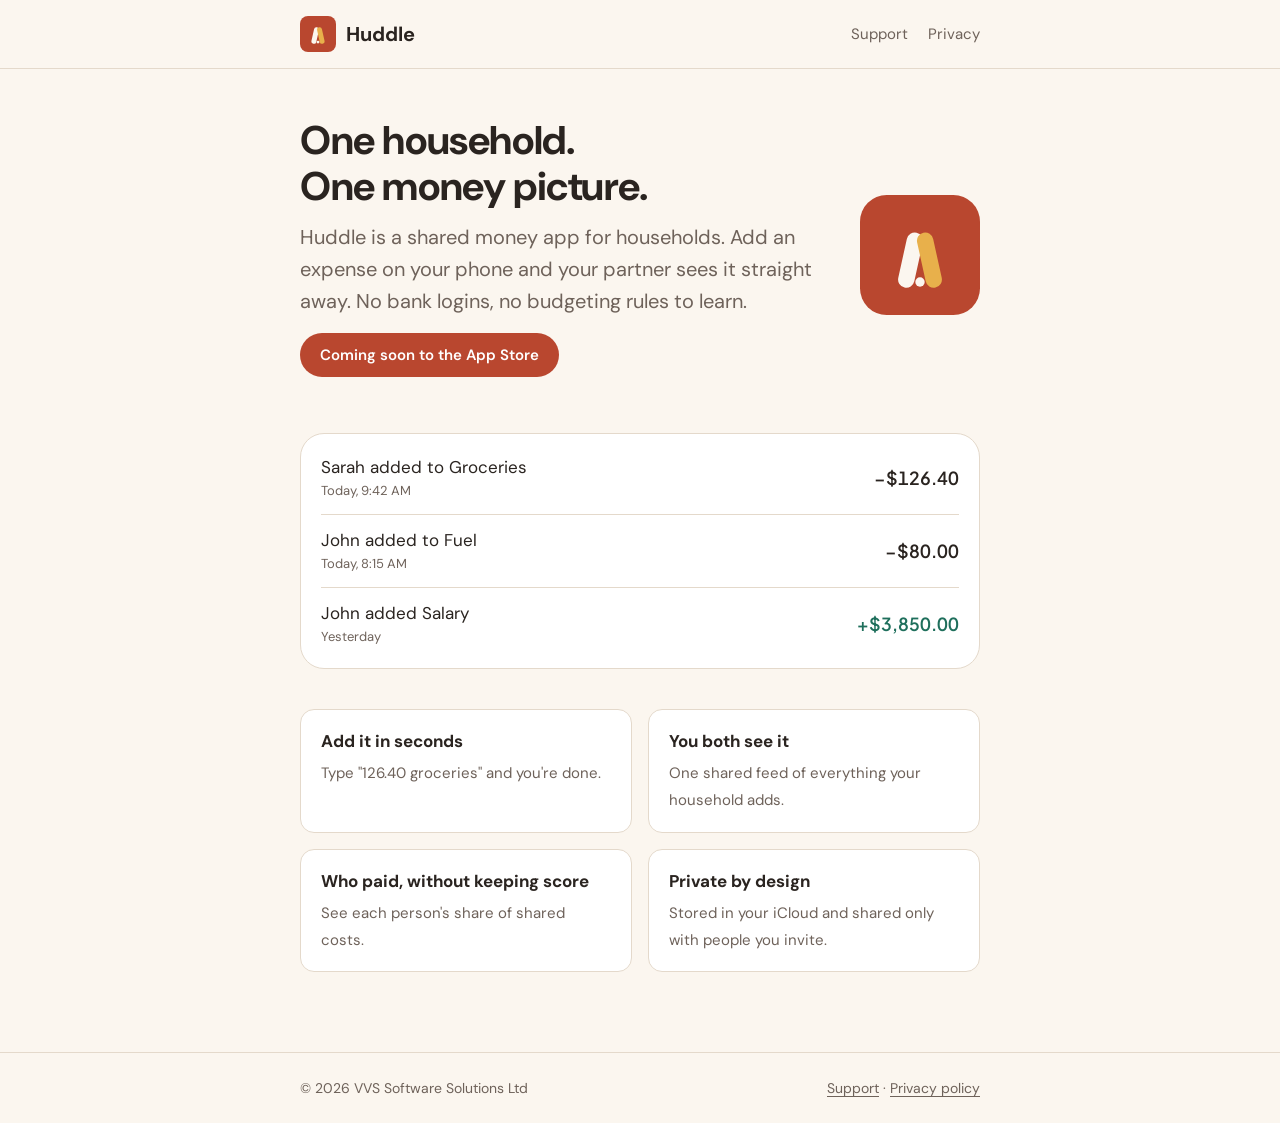
==== index.html @ 57ca1936 "Add Huddle website: landing, support and privacy pages Co-Authored-By: Claude Opus 5.5 <noreply@anth" ====
<!doctype html>
<html lang="en">
<head>
<meta charset="utf-8">
<meta name="viewport" content="width=device-width, initial-scale=1">
<title>Huddle — One household. One money picture.</title>
<meta name="description" content="Huddle is a shared money app for households. Add an expense on your phone and your partner sees it straight away. No bank logins.">
<link rel="icon" href="icon.svg" type="image/svg+xml">
<link rel="preconnect" href="https://fonts.googleapis.com">
<link rel="preconnect" href="https://fonts.gstatic.com" crossorigin>
<link rel="stylesheet" href="https://fonts.googleapis.com/css2?family=DM+Sans:opsz,wght@9..40,400;9..40,600;9..40,700&family=Plus+Jakarta+Sans:wght@600;700&display=swap">
<link rel="stylesheet" href="style.css">
</head>
<body>
<header class="site-header">
  <div class="wrap">
    <a class="brand" href="index.html"><svg viewBox="0 0 1024 1024" aria-hidden="true"><rect width="1024" height="1024" rx="228" fill="#B9472F"/><rect x="310" y="310" width="140" height="480" rx="70" fill="#FBF6EF" transform="rotate(12.4 380 790)"/><rect x="574" y="310" width="140" height="480" rx="70" fill="#E8B04B" transform="rotate(-12.4 644 790)"/><circle cx="512" cy="742" r="40" fill="#FBF6EF"/></svg>Huddle</a>
    <nav class="site-nav" aria-label="Main">
      <a href="support.html">Support</a>
      <a href="privacy.html">Privacy</a>
    </nav>
  </div>
</header>

<main>
  <div class="wrap">
    <div class="hero">
      <div>
        <h1>One household. One money picture.</h1>
        <p class="lede">Huddle is a shared money app for households. Add an expense on your phone and your partner sees it straight away. No bank logins, no budgeting rules to learn.</p>
        <!-- Replace with your App Store link once Huddle is live. -->
        <p><a class="badge" href="support.html#beta">Coming soon to the App Store</a></p>
      </div>
      <svg viewBox="0 0 1024 1024" role="img" aria-label="Huddle app icon"><rect width="1024" height="1024" rx="228" fill="#B9472F"/><rect x="310" y="310" width="140" height="480" rx="70" fill="#FBF6EF" transform="rotate(12.4 380 790)"/><rect x="574" y="310" width="140" height="480" rx="70" fill="#E8B04B" transform="rotate(-12.4 644 790)"/><circle cx="512" cy="742" r="40" fill="#FBF6EF"/></svg>
    </div>

    <div class="feed" aria-label="Example household activity">
      <div class="feed-row"><span>Sarah added to Groceries<small>Today, 9:42 AM</small></span><span class="num">−$126.40</span></div>
      <div class="feed-row"><span>John added to Fuel<small>Today, 8:15 AM</small></span><span class="num">−$80.00</span></div>
      <div class="feed-row"><span>John added Salary<small>Yesterday</small></span><span class="num in">+$3,850.00</span></div>
    </div>

    <ul class="points">
      <li><strong>Add it in seconds</strong><span>Type "126.40 groceries" and you're done.</span></li>
      <li><strong>You both see it</strong><span>One shared feed of everything your household adds.</span></li>
      <li><strong>Who paid, without keeping score</strong><span>See each person's share of shared costs.</span></li>
      <li><strong>Private by design</strong><span>Stored in your iCloud and shared only with people you invite.</span></li>
    </ul>
  </div>
</main>

<footer class="site-footer">
  <div class="wrap">
    <span>© 2026 VVS Software Solutions Ltd</span>
    <span><a href="support.html">Support</a> · <a href="privacy.html">Privacy policy</a></span>
  </div>
</footer>
</body>
</html>
---- style.css ----
/* Huddle site — design system v1.1: paper and ink, DM Sans for words, Plus Jakarta Sans for money. */
:root {
  --surface: #FBF6EF;
  --raised: #FFFFFF;
  --sunken: #F2EADF;
  --hairline: #E4D9CB;
  --ink: #2A2420;
  --muted: #6E625A;
  --brand: #B9472F;
  --on-brand: #FFFFFF;
  --accent: #1F5C5B;
  --income: #1F6F5C;
  --text: "DM Sans", -apple-system, "SF Pro Text", system-ui, sans-serif;
  --numbers: "Plus Jakarta Sans", -apple-system, "SF Pro Display", system-ui, sans-serif;
  color-scheme: light;
}
@media (prefers-color-scheme: dark) {
  :root {
    --surface: #1B1714;
    --raised: #26201C;
    --sunken: #14110F;
    --hairline: #3A322C;
    --ink: #F4ECE3;
    --muted: #B7A99C;
    --brand: #E58467;
    --on-brand: #1B1714;
    --accent: #7FBFB2;
    --income: #6FC2A4;
    color-scheme: dark;
  }
}

* { box-sizing: border-box; }
html { -webkit-text-size-adjust: 100%; }
body {
  margin: 0;
  background: var(--surface);
  color: var(--ink);
  font-family: var(--text);
  font-size: 17px;
  line-height: 1.6;
}
a { color: var(--brand); text-underline-offset: 3px; }
a:hover { text-decoration-thickness: 2px; }
a:focus-visible, button:focus-visible { outline: 2px solid var(--accent); outline-offset: 2px; border-radius: 4px; }

.wrap { max-width: 720px; margin: 0 auto; padding-inline: 20px; }

/* Header */
.site-header { border-bottom: 1px solid var(--hairline); }
.site-header .wrap { display: flex; align-items: center; justify-content: space-between; gap: 16px; flex-wrap: wrap; padding-block: 16px; }
.brand { display: flex; align-items: center; gap: 10px; text-decoration: none; color: var(--ink); font-weight: 700; font-size: 20px; }
.brand svg { width: 36px; height: 36px; flex-shrink: 0; }
.site-nav { display: flex; gap: 20px; font-size: 15px; }
.site-nav a { color: var(--muted); text-decoration: none; }
.site-nav a:hover, .site-nav a[aria-current="page"] { color: var(--ink); }

/* Content */
main { padding-block: 48px 64px; }
h1 { font-size: 40px; line-height: 1.15; letter-spacing: -0.01em; margin: 0 0 12px; text-wrap: balance; }
h2 { font-size: 22px; line-height: 1.3; margin: 40px 0 8px; text-wrap: balance; }
h3 { font-size: 18px; line-height: 1.35; margin: 24px 0 4px; }
p, ul, ol { margin: 0 0 16px; }
ul, ol { padding-left: 1.3em; }
li { margin-bottom: 6px; }
.lede { font-size: 20px; color: var(--muted); max-width: 34em; }
.meta { font-size: 14px; color: var(--muted); margin-bottom: 32px; }
.num { font-family: var(--numbers); font-variant-numeric: tabular-nums; font-weight: 600; }

.card { background: var(--raised); border: 1px solid var(--hairline); border-radius: 14px; padding: 20px 24px; margin: 24px 0; }
.card h2, .card h3 { margin-top: 0; }
.card p:last-child { margin-bottom: 0; }

.email { display: inline-flex; align-items: center; gap: 12px; flex-wrap: wrap; }
.email code { font-family: var(--text); font-size: 18px; font-weight: 600; background: var(--sunken); border-radius: 8px; padding: 6px 12px; user-select: all; }

details { border-bottom: 1px solid var(--hairline); padding-block: 14px; }
details:first-of-type { border-top: 1px solid var(--hairline); }
summary { cursor: pointer; font-weight: 600; list-style: none; display: flex; justify-content: space-between; gap: 12px; }
summary::-webkit-details-marker { display: none; }
summary::after { content: "+"; color: var(--brand); font-weight: 700; }
details[open] summary::after { content: "−"; }
details p, details ol, details ul { margin-top: 10px; color: var(--ink); }

/* Landing */
.hero { display: grid; grid-template-columns: minmax(0, 1fr) auto; gap: 32px; align-items: center; }
.hero svg { width: 120px; height: 120px; }
.feed { background: var(--raised); border: 1px solid var(--hairline); border-radius: 24px; padding: 8px 20px; margin: 40px 0; }
.feed-row { display: flex; justify-content: space-between; align-items: center; gap: 12px; padding-block: 12px; border-bottom: 1px solid var(--hairline); }
.feed-row:last-child { border-bottom: 0; }
.feed-row small { display: block; color: var(--muted); font-size: 13px; }
.feed-row .num { font-size: 18px; }
.feed-row .in { color: var(--income); }
.points { display: grid; grid-template-columns: repeat(2, minmax(0, 1fr)); gap: 16px; padding: 0; list-style: none; }
.points li { background: var(--raised); border: 1px solid var(--hairline); border-radius: 14px; padding: 18px 20px; margin: 0; }
.points strong { display: block; margin-bottom: 4px; }
.points span { color: var(--muted); font-size: 15px; }
.badge { display: inline-block; background: var(--brand); color: var(--on-brand); font-weight: 600; font-size: 15px; border-radius: 999px; padding: 10px 20px; text-decoration: none; }

/* Footer */
.site-footer { border-top: 1px solid var(--hairline); font-size: 14px; color: var(--muted); }
.site-footer .wrap { display: flex; justify-content: space-between; gap: 12px; flex-wrap: wrap; padding-block: 24px; }
.site-footer a { color: var(--muted); }

@media (max-width: 560px) {
  h1 { font-size: 32px; }
  .lede { font-size: 18px; }
  .hero { grid-template-columns: minmax(0, 1fr); }
  .hero svg { width: 88px; height: 88px; order: -1; }
  .points { grid-template-columns: minmax(0, 1fr); }
}
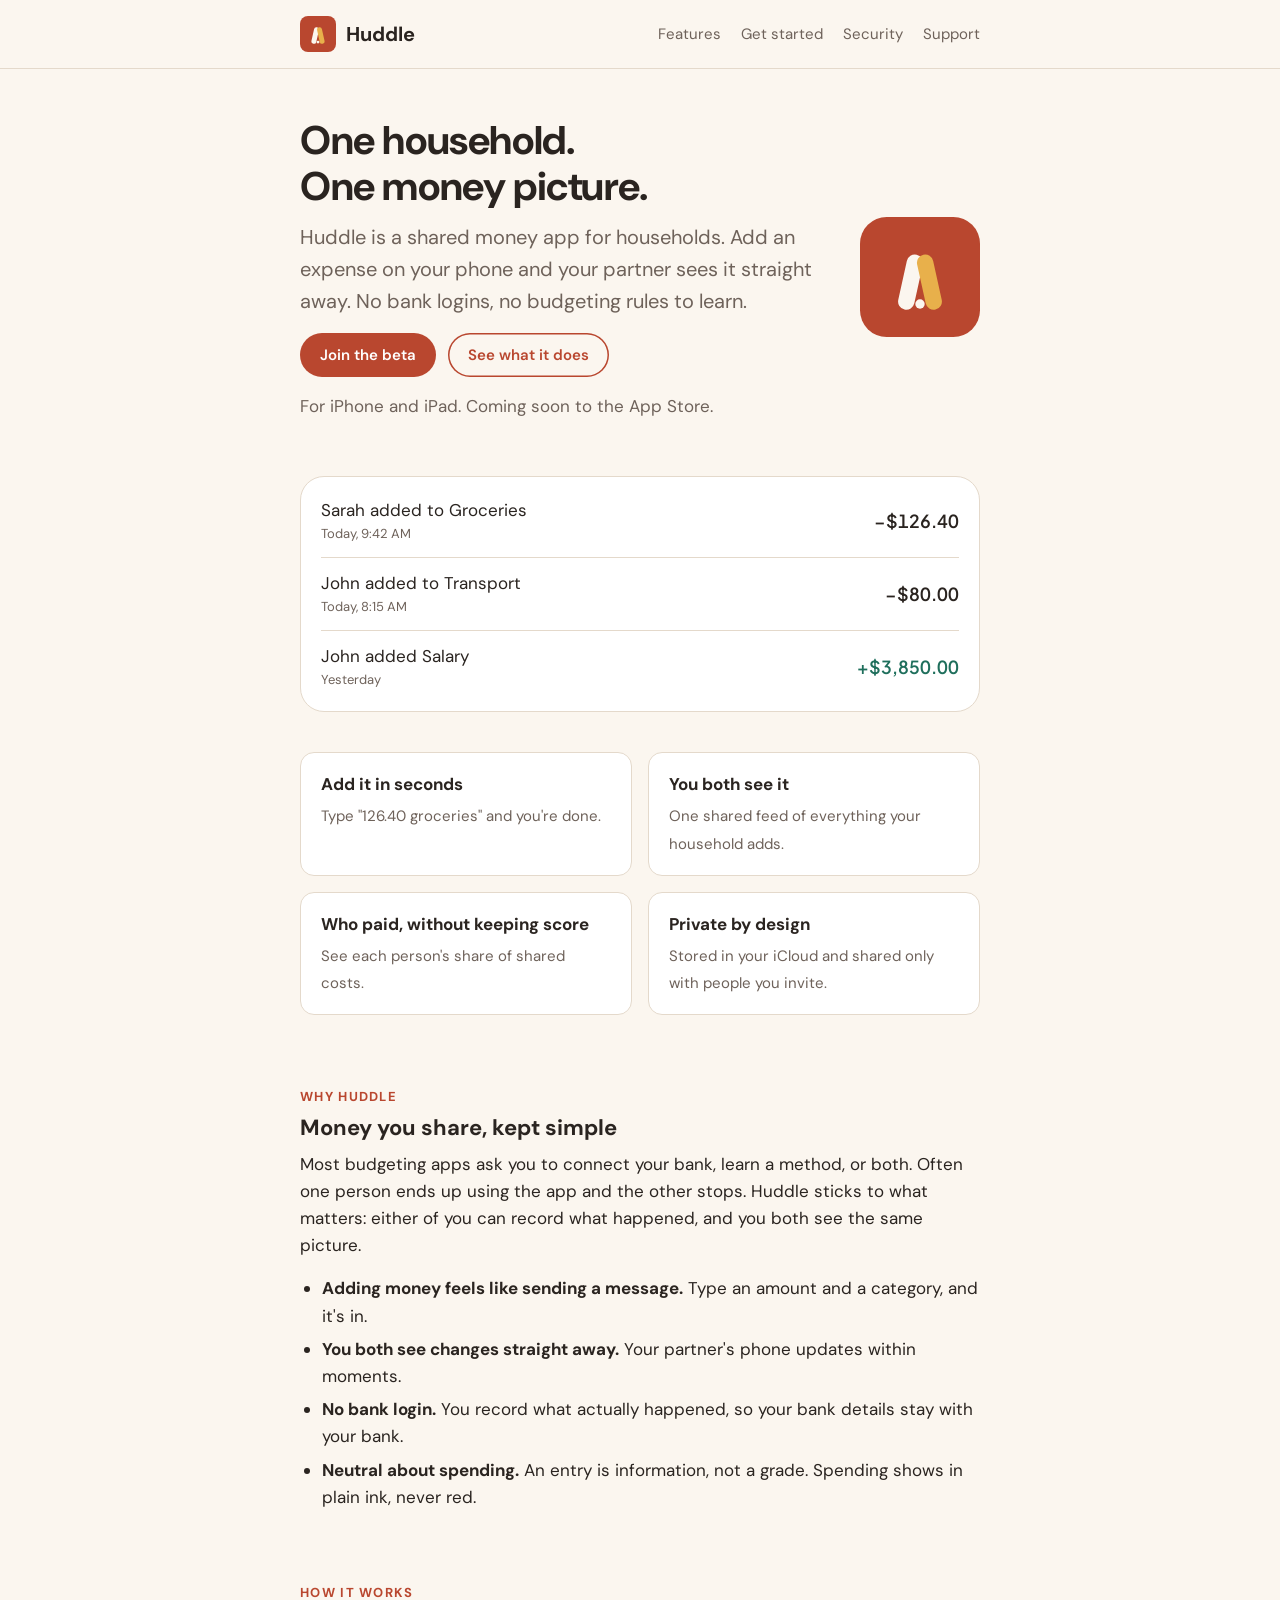
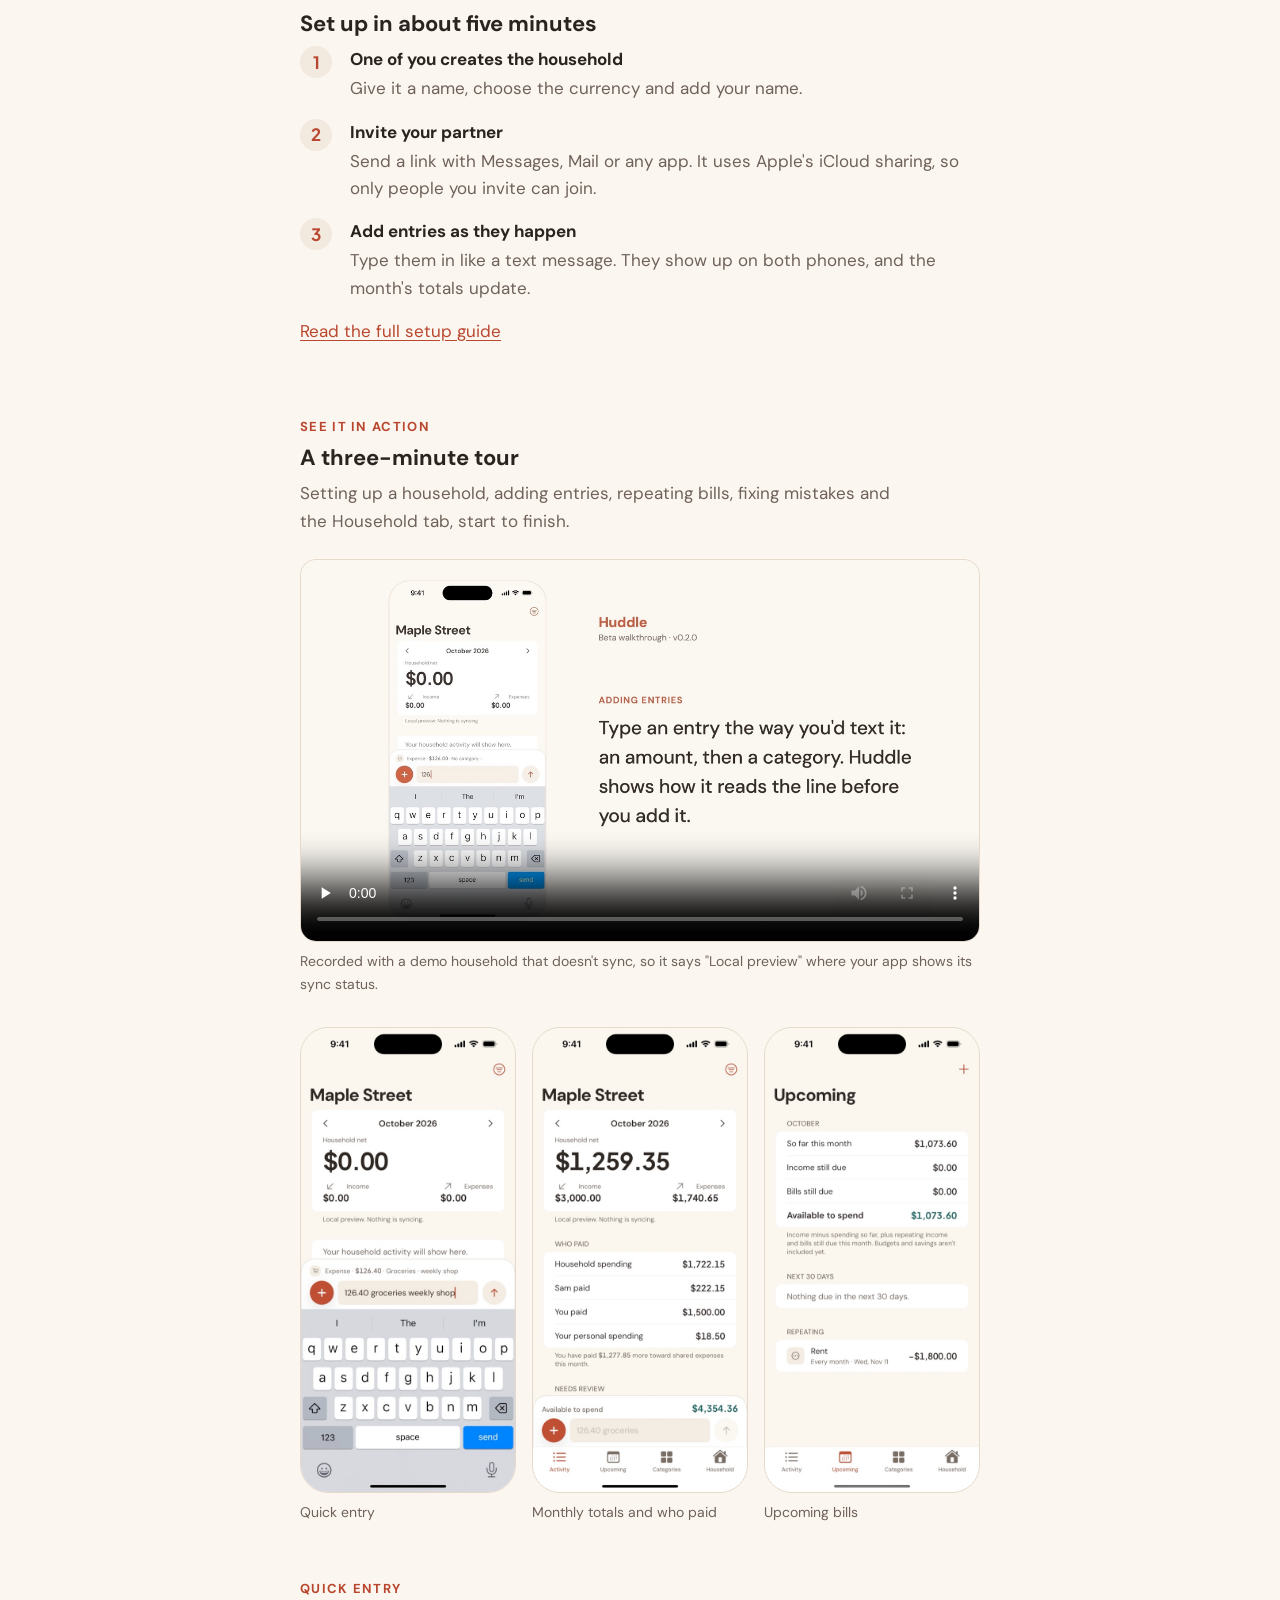
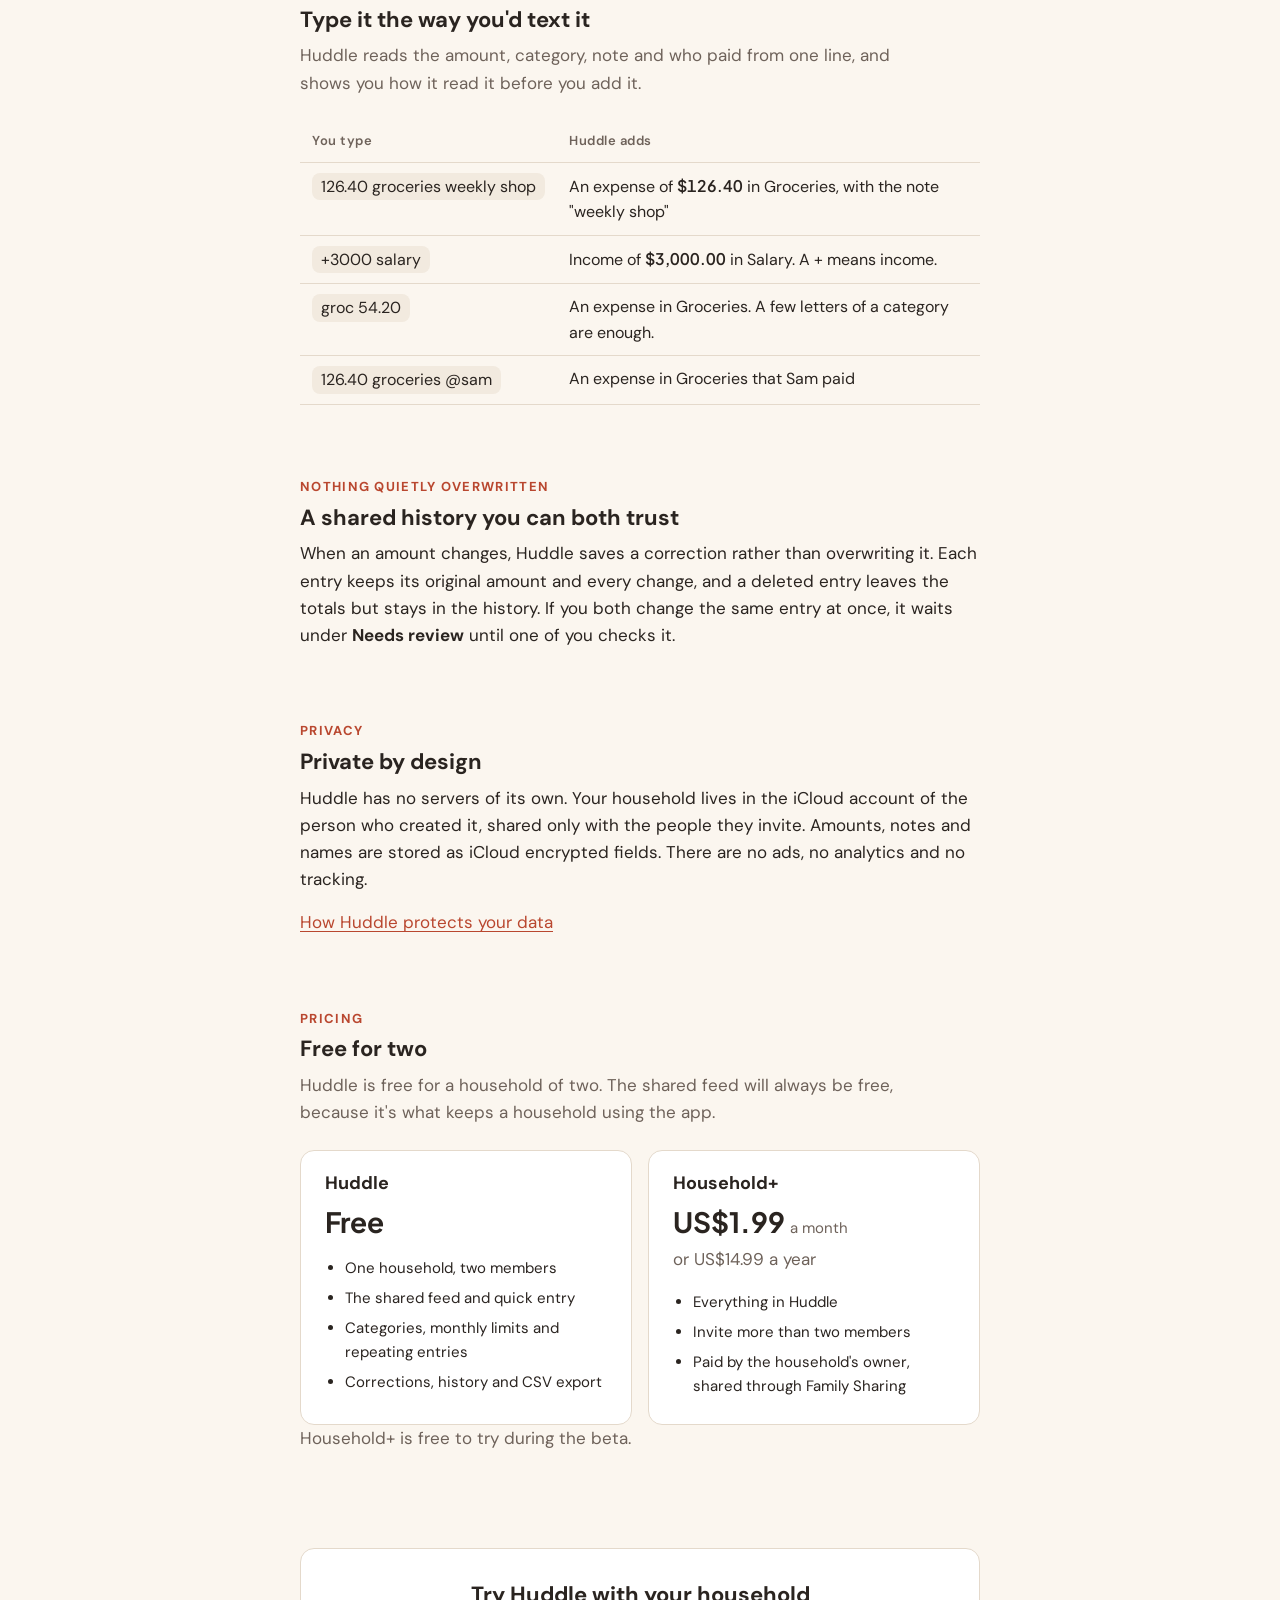
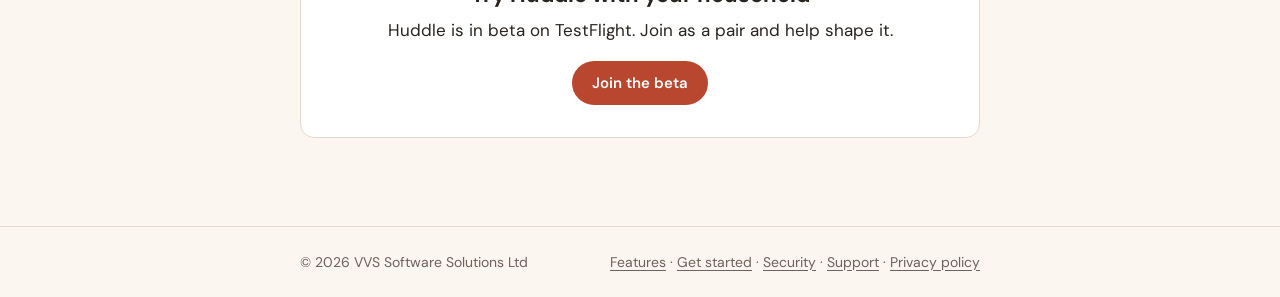
==== commit fd720dc9: "Add Features, Get started and Security pages and expand the home page The home page adds why Huddle," ====
--- a/index.html
+++ b/index.html
@@ -16,8 +16,10 @@
   <div class="wrap">
     <a class="brand" href="index.html"><svg viewBox="0 0 1024 1024" aria-hidden="true"><rect width="1024" height="1024" rx="228" fill="#B9472F"/><rect x="310" y="310" width="140" height="480" rx="70" fill="#FBF6EF" transform="rotate(12.4 380 790)"/><rect x="574" y="310" width="140" height="480" rx="70" fill="#E8B04B" transform="rotate(-12.4 644 790)"/><circle cx="512" cy="742" r="40" fill="#FBF6EF"/></svg>Huddle</a>
     <nav class="site-nav" aria-label="Main">
+      <a href="features.html">Features</a>
+      <a href="guide.html">Get started</a>
+      <a href="security.html">Security</a>
       <a href="support.html">Support</a>
-      <a href="privacy.html">Privacy</a>
     </nav>
   </div>
 </header>
@@ -28,15 +30,16 @@
       <div>
         <h1>One household. One money picture.</h1>
         <p class="lede">Huddle is a shared money app for households. Add an expense on your phone and your partner sees it straight away. No bank logins, no budgeting rules to learn.</p>
-        <!-- Replace with your App Store link once Huddle is live. -->
-        <p><a class="badge" href="support.html#beta">Coming soon to the App Store</a></p>
+        <!-- Once Huddle is live, point the first button at the App Store and change the line below it. -->
+        <p class="actions"><a class="badge" href="support.html#beta">Join the beta</a> <a class="badge secondary" href="features.html">See what it does</a></p>
+        <p class="muted">For iPhone and iPad. Coming soon to the App Store.</p>
       </div>
       <svg viewBox="0 0 1024 1024" role="img" aria-label="Huddle app icon"><rect width="1024" height="1024" rx="228" fill="#B9472F"/><rect x="310" y="310" width="140" height="480" rx="70" fill="#FBF6EF" transform="rotate(12.4 380 790)"/><rect x="574" y="310" width="140" height="480" rx="70" fill="#E8B04B" transform="rotate(-12.4 644 790)"/><circle cx="512" cy="742" r="40" fill="#FBF6EF"/></svg>
     </div>
 
     <div class="feed" aria-label="Example household activity">
       <div class="feed-row"><span>Sarah added to Groceries<small>Today, 9:42 AM</small></span><span class="num">−$126.40</span></div>
-      <div class="feed-row"><span>John added to Fuel<small>Today, 8:15 AM</small></span><span class="num">−$80.00</span></div>
+      <div class="feed-row"><span>John added to Transport<small>Today, 8:15 AM</small></span><span class="num">−$80.00</span></div>
       <div class="feed-row"><span>John added Salary<small>Yesterday</small></span><span class="num in">+$3,850.00</span></div>
     </div>
 
@@ -46,13 +49,121 @@
       <li><strong>Who paid, without keeping score</strong><span>See each person's share of shared costs.</span></li>
       <li><strong>Private by design</strong><span>Stored in your iCloud and shared only with people you invite.</span></li>
     </ul>
+
+    <section class="section">
+      <p class="eyebrow">Why Huddle</p>
+      <h2>Money you share, kept simple</h2>
+      <p>Most budgeting apps ask you to connect your bank, learn a method, or both. Often one person ends up using the app and the other stops. Huddle sticks to what matters: either of you can record what happened, and you both see the same picture.</p>
+      <ul>
+        <li><strong>Adding money feels like sending a message.</strong> Type an amount and a category, and it's in.</li>
+        <li><strong>You both see changes straight away.</strong> Your partner's phone updates within moments.</li>
+        <li><strong>No bank login.</strong> You record what actually happened, so your bank details stay with your bank.</li>
+        <li><strong>Neutral about spending.</strong> An entry is information, not a grade. Spending shows in plain ink, never red.</li>
+      </ul>
+    </section>
+
+    <section class="section">
+      <p class="eyebrow">How it works</p>
+      <h2>Set up in about five minutes</h2>
+      <ol class="steps">
+        <li><strong>One of you creates the household</strong><span>Give it a name, choose the currency and add your name.</span></li>
+        <li><strong>Invite your partner</strong><span>Send a link with Messages, Mail or any app. It uses Apple's iCloud sharing, so only people you invite can join.</span></li>
+        <li><strong>Add entries as they happen</strong><span>Type them in like a text message. They show up on both phones, and the month's totals update.</span></li>
+      </ol>
+      <p><a href="guide.html">Read the full setup guide</a></p>
+    </section>
+
+    <section class="section" id="tour">
+      <p class="eyebrow">See it in action</p>
+      <h2>A three-minute tour</h2>
+      <p class="section-lede">Setting up a household, adding entries, repeating bills, fixing mistakes and the Household tab, start to finish.</p>
+      <figure class="video">
+        <video controls preload="none" playsinline poster="media/walkthrough-poster.jpg" aria-label="Huddle walkthrough video">
+          <source src="media/huddle-walkthrough.mp4" type="video/mp4">
+          <a href="media/huddle-walkthrough.mp4">Download the walkthrough video</a>
+        </video>
+        <figcaption>Recorded with a demo household that doesn't sync, so it says "Local preview" where your app shows its sync status.</figcaption>
+      </figure>
+      <div class="screens" style="margin-top: 32px">
+        <figure><img class="shot" src="images/quick.jpg" width="540" height="1170" loading="lazy" alt="Typing 126.40 groceries weekly shop, with Huddle's preview of the entry above the bar"><figcaption>Quick entry</figcaption></figure>
+        <figure><img class="shot" src="images/feed.jpg" width="540" height="1170" loading="lazy" alt="The Activity tab showing the month's household net, income, expenses and who paid"><figcaption>Monthly totals and who paid</figcaption></figure>
+        <figure><img class="shot" src="images/upcoming.jpg" width="540" height="1170" loading="lazy" alt="The Upcoming tab with available to spend and a monthly rent entry"><figcaption>Upcoming bills</figcaption></figure>
+      </div>
+    </section>
+
+    <section class="section">
+      <p class="eyebrow">Quick entry</p>
+      <h2>Type it the way you'd text it</h2>
+      <p class="section-lede">Huddle reads the amount, category, note and who paid from one line, and shows you how it read it before you add it.</p>
+      <div class="table">
+        <table>
+          <thead><tr><th>You type</th><th>Huddle adds</th></tr></thead>
+          <tbody>
+            <tr><td><span class="line">126.40 groceries weekly shop</span></td><td>An expense of <span class="num">$126.40</span> in Groceries, with the note "weekly shop"</td></tr>
+            <tr><td><span class="line">+3000 salary</span></td><td>Income of <span class="num">$3,000.00</span> in Salary. A + means income.</td></tr>
+            <tr><td><span class="line">groc 54.20</span></td><td>An expense in Groceries. A few letters of a category are enough.</td></tr>
+            <tr><td><span class="line">126.40 groceries @sam</span></td><td>An expense in Groceries that Sam paid</td></tr>
+          </tbody>
+        </table>
+      </div>
+    </section>
+
+    <section class="section">
+      <p class="eyebrow">Nothing quietly overwritten</p>
+      <h2>A shared history you can both trust</h2>
+      <p>When an amount changes, Huddle saves a correction rather than overwriting it. Each entry keeps its original amount and every change, and a deleted entry leaves the totals but stays in the history. If you both change the same entry at once, it waits under <strong>Needs review</strong> until one of you checks it.</p>
+    </section>
+
+    <section class="section">
+      <p class="eyebrow">Privacy</p>
+      <h2>Private by design</h2>
+      <p>Huddle has no servers of its own. Your household lives in the iCloud account of the person who created it, shared only with the people they invite. Amounts, notes and names are stored as iCloud encrypted fields. There are no ads, no analytics and no tracking.</p>
+      <p><a href="security.html">How Huddle protects your data</a></p>
+    </section>
+
+    <section class="section" id="pricing">
+      <p class="eyebrow">Pricing</p>
+      <h2>Free for two</h2>
+      <p class="section-lede">Huddle is free for a household of two. The shared feed will always be free, because it's what keeps a household using the app.</p>
+      <div class="plans">
+        <div class="plan">
+          <h3>Huddle</h3>
+          <p class="price">Free</p>
+          <ul>
+            <li>One household, two members</li>
+            <li>The shared feed and quick entry</li>
+            <li>Categories, monthly limits and repeating entries</li>
+            <li>Corrections, history and CSV export</li>
+          </ul>
+        </div>
+        <div class="plan">
+          <h3>Household+</h3>
+          <p class="price">US$1.99 <small>a month</small></p>
+          <p class="muted">or US$14.99 a year</p>
+          <ul>
+            <li>Everything in Huddle</li>
+            <li>Invite more than two members</li>
+            <li>Paid by the household's owner, shared through Family Sharing</li>
+          </ul>
+        </div>
+      </div>
+      <p class="muted">Household+ is free to try during the beta.</p>
+    </section>
+
+    <section class="section">
+      <div class="card cta">
+        <h2>Try Huddle with your household</h2>
+        <p>Huddle is in beta on TestFlight. Join as a pair and help shape it.</p>
+        <p class="actions"><a class="badge" href="support.html#beta">Join the beta</a></p>
+      </div>
+    </section>
   </div>
 </main>
 
 <footer class="site-footer">
   <div class="wrap">
     <span>© 2026 VVS Software Solutions Ltd</span>
-    <span><a href="support.html">Support</a> · <a href="privacy.html">Privacy policy</a></span>
+    <span><a href="features.html">Features</a> · <a href="guide.html">Get started</a> · <a href="security.html">Security</a> · <a href="support.html">Support</a> · <a href="privacy.html">Privacy policy</a></span>
   </div>
 </footer>
 </body>
--- a/style.css
+++ b/style.css
@@ -72,6 +72,7 @@
 .card p:last-child { margin-bottom: 0; }
 
 .email { display: inline-flex; align-items: center; gap: 12px; flex-wrap: wrap; }
+code { overflow-wrap: anywhere; }
 .email code { font-family: var(--text); font-size: 18px; font-weight: 600; background: var(--sunken); border-radius: 8px; padding: 6px 12px; user-select: all; }
 
 details { border-bottom: 1px solid var(--hairline); padding-block: 14px; }
@@ -102,7 +103,68 @@
 .site-footer .wrap { display: flex; justify-content: space-between; gap: 12px; flex-wrap: wrap; padding-block: 24px; }
 .site-footer a { color: var(--muted); }
 
+/* Sections */
+.eyebrow { font-size: 13px; font-weight: 700; letter-spacing: 0.1em; text-transform: uppercase; color: var(--brand); margin: 0 0 6px; }
+.section { padding-top: 56px; }
+.section > h2:first-of-type, .section > .eyebrow + h2 { margin-top: 0; }
+.section-lede { color: var(--muted); margin-bottom: 24px; max-width: 36em; }
+.muted { color: var(--muted); }
+.actions { display: flex; flex-wrap: wrap; gap: 12px; align-items: center; }
+.badge.secondary { background: transparent; color: var(--brand); box-shadow: inset 0 0 0 1.5px var(--brand); }
+.line { display: inline-block; background: var(--sunken); border-radius: 8px; padding: 1px 9px; font-size: 16px; white-space: nowrap; }
+.on-this-page { font-size: 15px; display: flex; flex-wrap: wrap; gap: 6px 18px; padding: 14px 20px; background: var(--raised); border: 1px solid var(--hairline); border-radius: 14px; margin-bottom: 8px; }
+
+.steps { list-style: none; padding: 0; counter-reset: step; display: grid; gap: 16px; }
+.steps > li { counter-increment: step; display: grid; grid-template-columns: 36px minmax(0, 1fr); gap: 2px 14px; margin: 0; }
+.steps > li::before { content: counter(step); grid-row: span 2; width: 32px; height: 32px; border-radius: 50%; background: var(--sunken); color: var(--brand); font-family: var(--numbers); font-weight: 700; display: grid; place-items: center; }
+.steps strong { display: block; }
+.steps span { color: var(--muted); }
+
+.table { overflow-x: auto; margin: 0 0 16px; }
+table { border-collapse: collapse; width: 100%; font-size: 16px; }
+th, td { text-align: left; padding: 10px 12px; border-bottom: 1px solid var(--hairline); vertical-align: top; }
+th { font-size: 13px; font-weight: 600; color: var(--muted); letter-spacing: 0.04em; }
+
+.note { background: var(--sunken); border-radius: 14px; padding: 16px 20px; margin: 16px 0; }
+.note p:last-child { margin-bottom: 0; }
+
+.plans { display: grid; grid-template-columns: repeat(2, minmax(0, 1fr)); gap: 16px; }
+.plan { background: var(--raised); border: 1px solid var(--hairline); border-radius: 14px; padding: 20px 24px; }
+.plan h3 { margin-top: 0; }
+.plan .price { font-family: var(--numbers); font-weight: 700; font-size: 28px; margin: 4px 0 2px; }
+.plan .price small { font-family: var(--text); font-weight: 400; font-size: 15px; color: var(--muted); }
+.plan ul { margin: 12px 0 0; font-size: 15px; }
+.plan ul:last-child { margin-bottom: 0; }
+
+.roadmap { list-style: none; padding: 0; border-top: 1px solid var(--hairline); }
+.roadmap li { display: grid; grid-template-columns: 120px minmax(0, 1fr); gap: 12px; padding: 12px 0; border-bottom: 1px solid var(--hairline); margin: 0; }
+.roadmap .status { font-size: 13px; font-weight: 600; color: var(--accent); padding-top: 3px; }
+.roadmap .status.later { color: var(--muted); }
+.roadmap span:last-child { min-width: 0; }
+
+.cta { text-align: center; padding: 32px 24px; }
+.cta h2 { margin-top: 0; }
+.cta .actions { justify-content: center; }
+
+/* Screenshots and video */
+.shot { display: block; width: 100%; max-width: 240px; height: auto; border-radius: 28px; border: 1px solid var(--hairline); background: var(--sunken); }
+.screens { display: grid; grid-template-columns: repeat(3, minmax(0, 1fr)); gap: 16px; margin: 0; }
+.screens figure { margin: 0; }
+.screens figcaption, .with-shot figcaption { font-size: 14px; color: var(--muted); margin-top: 8px; }
+.with-shot { display: grid; grid-template-columns: minmax(0, 1fr) 200px; gap: 28px; align-items: start; }
+.with-shot > figure { margin: 0; }
+.with-shot > div > h2:first-child, .with-shot > div > h3:first-child { margin-top: 0; }
+.video { margin: 0; }
+.video video { display: block; width: 100%; height: auto; border-radius: 16px; border: 1px solid var(--hairline); background: var(--sunken); }
+.video figcaption { font-size: 14px; color: var(--muted); margin-top: 8px; }
+
 @media (max-width: 560px) {
+  .screens { grid-template-columns: repeat(3, minmax(0, 1fr)); gap: 8px; }
+  .shot { border-radius: 16px; }
+  .with-shot { grid-template-columns: minmax(0, 1fr); }
+  .with-shot .shot { max-width: 220px; }
+  .plans { grid-template-columns: minmax(0, 1fr); }
+  .roadmap li { grid-template-columns: minmax(0, 1fr); gap: 2px; }
   h1 { font-size: 32px; }
   .lede { font-size: 18px; }
   .hero { grid-template-columns: minmax(0, 1fr); }
